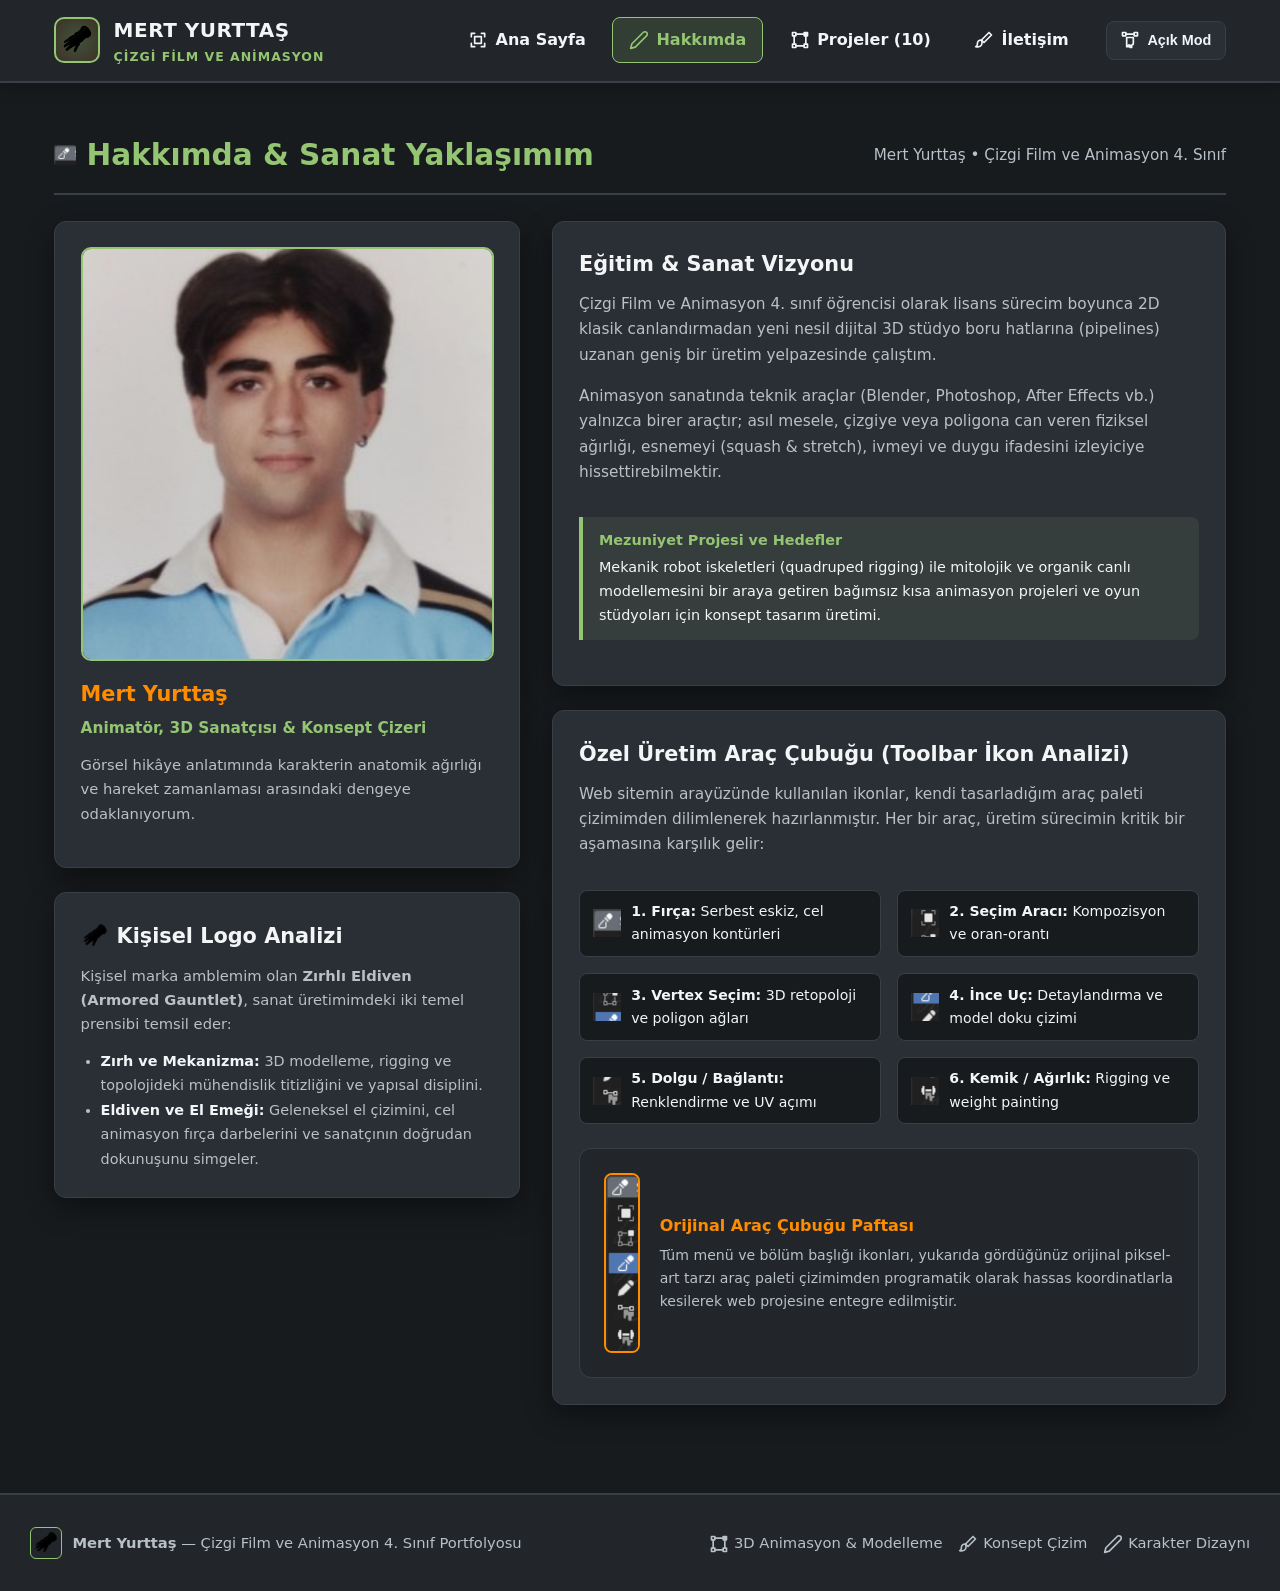
==== hakkinda.html @ c16596c8 "Add files via upload" ====
<!DOCTYPE html>
<html lang="tr">
<head>
  <meta charset="UTF-8">
  <meta name="viewport" content="width=device-width, initial-scale=1.0">
  <title>Hakkımda | Mert Yurttaş Sanat ve Animasyon Portfolyosu</title>
  <meta name="description" content="Mert Yurttaş - Çizgi Film ve Animasyon 4. Sınıf öğrencisi hakkında; sanat yaklaşımı, üretim metodolojisi, araç paleti ve kişisel logo analizi.">
  <link rel="icon" type="image/png" href="assets/img/logo.png">
  <link rel="stylesheet" href="style.css">
</head>
<body>
  <a href="#mainContent" class="skip-link">Ana İçeriğe Atla</a>
  <header>
    <div class="nav-container">
      <a href="index.html" class="brand-logo" aria-label="Mert Yurttaş Ana Sayfa">
        <img src="assets/img/logo.png" alt="Mert Yurttaş Zırhlı Eldiven Sanat Logosu">
        <div class="brand-title">
          MERT YURTTAŞ
          <span>Çizgi Film ve Animasyon</span>
        </div>
      </a>

      <nav aria-label="Ana Gezinti Menüsü">
        <button type="button" class="mobile-menu-btn" id="mobileMenuBtn" aria-expanded="false" aria-controls="mainNavLinks" aria-label="Menüyü Aç veya Kapat">
          <svg class="tool-icon" viewBox="0 0 24 24" aria-hidden="true"><path d="M4 8V4h4M16 4h4v4M20 16v4h-4M8 20H4v-4"/><rect x="8" y="8" width="8" height="8"/></svg> Menü
        </button>

        <ul class="nav-links" id="mainNavLinks">
          <li>
            <a href="index.html" class="">
              <svg class="tool-icon" viewBox="0 0 24 24" aria-hidden="true"><path d="M4 8V4h4M16 4h4v4M20 16v4h-4M8 20H4v-4"/><rect x="8" y="8" width="8" height="8"/></svg> Ana Sayfa
            </a>
          </li>
          <li>
            <a href="hakkinda.html" class="active">
              <svg class="tool-icon" viewBox="0 0 24 24" aria-hidden="true"><path d="M17 3a2.83 2.83 0 1 1 4 4L7.5 20.5 2 22l1.5-5.5L17 3z"/></svg> Hakkımda
            </a>
          </li>
          <li>
            <a href="projeler.html" class="">
              <svg class="tool-icon" viewBox="0 0 24 24" aria-hidden="true"><rect x="3" y="3" width="4" height="4"/><rect x="17" y="3" width="4" height="4" fill="currentColor"/><rect x="3" y="17" width="4" height="4"/><rect x="17" y="17" width="4" height="4"/><path d="M7 5h10M5 7v10M19 7v10M7 19h10"/></svg> Projeler (10)
            </a>
          </li>
          <li>
            <a href="iletisim.html" class="">
              <svg class="tool-icon" viewBox="0 0 24 24" aria-hidden="true"><path d="M18 3l3 3-9 9-3-3 9-9z"/><path d="M9 12c-3 0-5 2-5 5 0 1.5-.8 2.5-2 3 2.5.5 6 0 7-2 1-1.5 1-3 0-6z"/></svg> İletişim
            </a>
          </li>
        </ul>

        <div class="nav-actions">
          <button type="button" class="theme-btn" id="themeToggleBtn" aria-label="Renk Temasını Değiştir">
            <svg class="tool-icon" viewBox="0 0 24 24" aria-hidden="true"><rect x="3" y="3" width="4" height="4"/><rect x="17" y="3" width="4" height="4"/><path d="M7 5h10"/><path d="M8 9h8v7a2 2 0 0 1-2 2v3h-2v-3h-2v2H8V9z"/></svg> <span id="themeBtnText">Açık Mod</span>
          </button>
        </div>
      </nav>
    </div>
  </header>

  <main id="mainContent">
    <div class="section-header" style="margin-top:0.5rem;">
      <h2>
        <img src="assets/icons/tool_1.png" alt="Kalem Aracı İkonu" class="tool-icon-img">
        Hakkımda &amp; Sanat Yaklaşımım
      </h2>
      <span style="color:var(--text-secondary); font-size:0.95rem;">Mert Yurttaş • Çizgi Film ve Animasyon 4. Sınıf</span>
    </div>

    <div class="about-grid">
      <div>
        <div class="card" style="margin-bottom:1.5rem;">
          <img src="assets/img/ben.jpg" alt="Mert Yurttaş Portre" style="width:100%; border-radius:10px; border:2px solid var(--pistachio); margin-bottom:1rem; object-fit:cover;">
          <h3 style="color:var(--sun-orange); margin-bottom:0.3rem;">Mert Yurttaş</h3>
          <p style="color:var(--pistachio); font-weight:700; margin-bottom:0.75rem;">Animatör, 3D Sanatçısı &amp; Konsept Çizeri</p>
          <p style="font-size:0.92rem;">
            Görsel hikâye anlatımında karakterin anatomik ağırlığı ve hareket zamanlaması arasındaki dengeye odaklanıyorum.
          </p>
        </div>

        <div class="card">
          <h3 style="display:flex; align-items:center; gap:0.5rem;">
            <img src="assets/img/logo.png" alt="Logo İkonu" style="width:28px; height:28px; object-fit:contain;">
            Kişisel Logo Analizi
          </h3>
          <p style="font-size:0.92rem; margin-bottom:0.75rem;">
            Kişisel marka amblemim olan <strong>Zırhlı Eldiven (Armored Gauntlet)</strong>, sanat üretimimdeki iki temel prensibi temsil eder:
          </p>
          <ul style="padding-left:1.25rem; font-size:0.9rem; color:var(--text-secondary); line-height:1.7;">
            <li><strong style="color:var(--text-primary);">Zırh ve Mekanizma:</strong> 3D modelleme, rigging ve topolojideki mühendislik titizliğini ve yapısal disiplini.</li>
            <li><strong style="color:var(--text-primary);">Eldiven ve El Emeği:</strong> Geleneksel el çizimini, cel animasyon fırça darbelerini ve sanatçının doğrudan dokunuşunu simgeler.</li>
          </ul>
        </div>
      </div>

      <div>
        <div class="card" style="margin-bottom:1.5rem;">
          <h3>Eğitim &amp; Sanat Vizyonu</h3>
          <p>
            Çizgi Film ve Animasyon 4. sınıf öğrencisi olarak lisans sürecim boyunca 2D klasik canlandırmadan yeni nesil dijital 3D stüdyo boru hatlarına (pipelines) uzanan geniş bir üretim yelpazesinde çalıştım.
          </p>
          <p>
            Animasyon sanatında teknik araçlar (Blender, Photoshop, After Effects vb.) yalnızca birer araçtır; asıl mesele, çizgiye veya poligona can veren fiziksel ağırlığı, esnemeyi (squash &amp; stretch), ivmeyi ve duygu ifadesini izleyiciye hissettirebilmektir.
          </p>
          <div class="learned-box" style="margin-top:1rem;">
            <strong>Mezuniyet Projesi ve Hedefler</strong>
            Mekanik robot iskeletleri (quadruped rigging) ile mitolojik ve organik canlı modellemesini bir araya getiren bağımsız kısa animasyon projeleri ve oyun stüdyoları için konsept tasarım üretimi.
          </div>
        </div>

        <div class="card">
          <h3>Özel Üretim Araç Çubuğu (Toolbar İkon Analizi)</h3>
          <p>
            Web sitemin arayüzünde kullanılan ikonlar, kendi tasarladığım araç paleti çizimimden dilimlenerek hazırlanmıştır. Her bir araç, üretim sürecimin kritik bir aşamasına karşılık gelir:
          </p>
          
          <div style="display:grid; grid-template-columns:repeat(2, 1fr); gap:1rem; margin-top:1rem;">
            <div style="display:flex; align-items:center; gap:0.65rem; background:var(--bg-primary); padding:0.6rem 0.8rem; border-radius:8px; border:1px solid var(--border-color);">
              <img src="assets/icons/tool_1.png" alt="Fırça" style="width:28px; height:28px;">
              <span style="font-size:0.88rem;"><strong>1. Fırça:</strong> Serbest eskiz, cel animasyon kontürleri</span>
            </div>
            <div style="display:flex; align-items:center; gap:0.65rem; background:var(--bg-primary); padding:0.6rem 0.8rem; border-radius:8px; border:1px solid var(--border-color);">
              <img src="assets/icons/tool_2.png" alt="Çerçeve Seçim" style="width:28px; height:28px;">
              <span style="font-size:0.88rem;"><strong>2. Seçim Aracı:</strong> Kompozisyon ve oran-orantı</span>
            </div>
            <div style="display:flex; align-items:center; gap:0.65rem; background:var(--bg-primary); padding:0.6rem 0.8rem; border-radius:8px; border:1px solid var(--border-color);">
              <img src="assets/icons/tool_3.png" alt="Vertex" style="width:28px; height:28px;">
              <span style="font-size:0.88rem;"><strong>3. Vertex Seçim:</strong> 3D retopoloji ve poligon ağları</span>
            </div>
            <div style="display:flex; align-items:center; gap:0.65rem; background:var(--bg-primary); padding:0.6rem 0.8rem; border-radius:8px; border:1px solid var(--border-color);">
              <img src="assets/icons/tool_4.png" alt="Kalem" style="width:28px; height:28px;">
              <span style="font-size:0.88rem;"><strong>4. İnce Uç:</strong> Detaylandırma ve model doku çizimi</span>
            </div>
            <div style="display:flex; align-items:center; gap:0.65rem; background:var(--bg-primary); padding:0.6rem 0.8rem; border-radius:8px; border:1px solid var(--border-color);">
              <img src="assets/icons/tool_5.png" alt="Boya Kovası" style="width:28px; height:28px;">
              <span style="font-size:0.88rem;"><strong>5. Dolgu / Bağlantı:</strong> Renklendirme ve UV açımı</span>
            </div>
            <div style="display:flex; align-items:center; gap:0.65rem; background:var(--bg-primary); padding:0.6rem 0.8rem; border-radius:8px; border:1px solid var(--border-color);">
              <img src="assets/icons/tool_6.png" alt="Ağırlık Barı" style="width:28px; height:28px;">
              <span style="font-size:0.88rem;"><strong>6. Kemik / Ağırlık:</strong> Rigging ve weight painting</span>
            </div>
          </div>

          <div class="toolbar-showcase">
            <img src="assets/img/mini_logo_fikirleri.png" alt="Orijinal Araç Çubuğu Tasarımı">
            <div>
              <strong style="color:var(--sun-orange); display:block; margin-bottom:0.25rem;">Orijinal Araç Çubuğu Paftası</strong>
              <p style="font-size:0.88rem; color:var(--text-secondary); margin:0;">
                Tüm menü ve bölüm başlığı ikonları, yukarıda gördüğünüz orijinal piksel-art tarzı araç paleti çizimimden programatik olarak hassas koordinatlarla kesilerek web projesine entegre edilmiştir.
              </p>
            </div>
          </div>
        </div>
      </div>
    </div>
  </main>

  <footer>
    <div class="footer-inner">
      <div style="display:flex; align-items:center; gap:0.65rem;">
        <img src="assets/img/logo.png" alt="Mert Yurttaş Mini Logo" style="width:32px; height:32px; object-fit:contain; border:1px solid var(--pistachio); border-radius:6px; padding:2px;">
        <span><strong>Mert Yurttaş</strong> — Çizgi Film ve Animasyon 4. Sınıf Portfolyosu</span>
      </div>
      <div style="display:flex; align-items:center; gap:1rem; flex-wrap:wrap;">
        <span><svg class="tool-icon" viewBox="0 0 24 24" aria-hidden="true"><rect x="3" y="3" width="4" height="4"/><rect x="17" y="3" width="4" height="4" fill="currentColor"/><rect x="3" y="17" width="4" height="4"/><rect x="17" y="17" width="4" height="4"/><path d="M7 5h10M5 7v10M19 7v10M7 19h10"/></svg> 3D Animasyon &amp; Modelleme</span>
        <span><svg class="tool-icon" viewBox="0 0 24 24" aria-hidden="true"><path d="M18 3l3 3-9 9-3-3 9-9z"/><path d="M9 12c-3 0-5 2-5 5 0 1.5-.8 2.5-2 3 2.5.5 6 0 7-2 1-1.5 1-3 0-6z"/></svg> Konsept Çizim</span>
        <span><svg class="tool-icon" viewBox="0 0 24 24" aria-hidden="true"><path d="M17 3a2.83 2.83 0 1 1 4 4L7.5 20.5 2 22l1.5-5.5L17 3z"/></svg> Karakter Dizaynı</span>
      </div>
    </div>
  </footer>
  <script src="script.js"></script>
</body>
</html>
---- style.css ----
/* ==========================================================================
   MERT YURTTAŞ - KİŞİSEL SANAT VE ANİMASYON PORTFOLYOSU
   Renk Paleti: Koyu Gri (#181B1E, #22262A), Fıstık Yeşili (#93C572), Güneş Turuncusu (#FF8C00)
   ========================================================================== */

:root {
  --bg-primary: #181B1E;
  --bg-secondary: #22262A;
  --bg-card: #2A2F35;
  --text-primary: #F3F5F7;
  --text-secondary: #B8C0C8;
  --pistachio: #93C572;
  --pistachio-dark: #74A853;
  --sun-orange: #FF8C00;
  --sun-orange-hover: #FFA028;
  --border-color: #383F47;
  --shadow: 0 10px 28px rgba(0, 0, 0, 0.45);
  --radius: 12px;
  --transition: all 0.28s cubic-bezier(0.4, 0, 0.2, 1);
  --font-main: 'Segoe UI', system-ui, -apple-system, Roboto, sans-serif;
}

body.light-theme {
  --bg-primary: #F4F6F4;
  --bg-secondary: #E6EBE6;
  --bg-card: #FFFFFF;
  --text-primary: #1E2225;
  --text-secondary: #485058;
  --pistachio: #4E8C31;
  --pistachio-dark: #3B6E22;
  --sun-orange: #D96B00;
  --sun-orange-hover: #B85900;
  --border-color: #CBD4CB;
  --shadow: 0 8px 22px rgba(30, 34, 37, 0.12);
}

* {
  box-sizing: border-box;
  margin: 0;
  padding: 0;
}

html {
  scroll-behavior: smooth;
}

body {
  background-color: var(--bg-primary);
  color: var(--text-primary);
  font-family: var(--font-main);
  line-height: 1.65;
  transition: background-color 0.3s ease, color 0.3s ease;
  min-height: 100vh;
  display: flex;
  flex-direction: column;
}

a:focus-visible,
button:focus-visible,
input:focus-visible,
textarea:focus-visible,
select:focus-visible {
  outline: 3px solid var(--sun-orange);
  outline-offset: 3px;
}

.skip-link {
  position: absolute;
  top: -50px;
  left: 16px;
  background: var(--sun-orange);
  color: #181B1E;
  font-weight: 700;
  padding: 8px 16px;
  border-radius: 6px;
  z-index: 1000;
  text-decoration: none;
  transition: top 0.2s;
}

.skip-link:focus {
  top: 12px;
}

.tool-icon {
  width: 20px;
  height: 20px;
  display: inline-block;
  vertical-align: middle;
  stroke: currentColor;
  fill: none;
  stroke-width: 2;
  stroke-linecap: round;
  stroke-linejoin: round;
  flex-shrink: 0;
}

.tool-icon-img {
  width: 22px;
  height: 22px;
  object-fit: contain;
  vertical-align: middle;
  border-radius: 4px;
}

header {
  background-color: var(--bg-secondary);
  border-bottom: 2px solid var(--border-color);
  position: sticky;
  top: 0;
  z-index: 900;
  box-shadow: 0 4px 16px rgba(0, 0, 0, 0.25);
}

.nav-container {
  max-width: 1220px;
  margin: 0 auto;
  padding: 0.85rem 1.5rem;
  display: flex;
  align-items: center;
  justify-content: space-between;
  gap: 1rem;
}

.brand-logo {
  display: flex;
  align-items: center;
  gap: 0.85rem;
  text-decoration: none;
  color: var(--text-primary);
  font-weight: 800;
  font-size: 1.25rem;
  letter-spacing: 0.5px;
}

.brand-logo img {
  width: 46px;
  height: 46px;
  object-fit: contain;
  background: radial-gradient(circle, rgba(147,197,114,0.28) 0%, rgba(255,140,0,0.12) 100%);
  border: 2px solid var(--pistachio);
  border-radius: 10px;
  padding: 4px;
  transition: var(--transition);
}

.brand-logo:hover img {
  border-color: var(--sun-orange);
  transform: rotate(-6deg) scale(1.06);
}

.brand-title span {
  display: block;
  font-size: 0.78rem;
  font-weight: 600;
  color: var(--pistachio);
  letter-spacing: 1px;
  text-transform: uppercase;
}

nav {
  display: flex;
  align-items: center;
  gap: 1.25rem;
}

.nav-links {
  list-style: none;
  display: flex;
  align-items: center;
  gap: 0.6rem;
}

.nav-links a {
  display: inline-flex;
  align-items: center;
  gap: 0.45rem;
  text-decoration: none;
  color: var(--text-primary);
  font-weight: 600;
  padding: 0.55rem 1rem;
  border-radius: 8px;
  transition: var(--transition);
  border: 1px solid transparent;
}

.nav-links a:hover,
.nav-links a.active {
  background-color: rgba(147, 197, 114, 0.14);
  color: var(--pistachio);
  border-color: var(--pistachio);
}

.nav-actions {
  display: flex;
  align-items: center;
  gap: 0.6rem;
}

.theme-btn,
.mobile-menu-btn {
  background: var(--bg-card);
  color: var(--text-primary);
  border: 1px solid var(--border-color);
  padding: 0.55rem 0.85rem;
  border-radius: 8px;
  cursor: pointer;
  display: inline-flex;
  align-items: center;
  gap: 0.45rem;
  font-weight: 600;
  font-size: 0.9rem;
  transition: var(--transition);
}

.theme-btn:hover,
.mobile-menu-btn:hover {
  border-color: var(--sun-orange);
  color: var(--sun-orange);
}

.mobile-menu-btn {
  display: none;
}

main {
  flex: 1;
  max-width: 1220px;
  width: 100%;
  margin: 0 auto;
  padding: 2.5rem 1.5rem;
}

.hero-section {
  display: grid;
  grid-template-columns: 1.25fr 0.85fr;
  gap: 2.5rem;
  align-items: center;
  background: var(--bg-secondary);
  border: 1px solid var(--border-color);
  border-radius: var(--radius);
  padding: 3rem;
  box-shadow: var(--shadow);
  position: relative;
  overflow: hidden;
}

.hero-badge {
  display: inline-flex;
  align-items: center;
  gap: 0.5rem;
  background: rgba(147, 197, 114, 0.15);
  color: var(--pistachio);
  border: 1px solid var(--pistachio);
  padding: 0.4rem 0.95rem;
  border-radius: 99px;
  font-size: 0.88rem;
  font-weight: 700;
  margin-bottom: 1.2rem;
}

.hero-content h1 {
  font-size: 2.75rem;
  line-height: 1.18;
  margin-bottom: 1rem;
  color: var(--text-primary);
}

.hero-content h1 .highlight-green {
  color: var(--pistachio);
}

.hero-content h1 .highlight-orange {
  color: var(--sun-orange);
}

.hero-content p {
  font-size: 1.1rem;
  color: var(--text-secondary);
  margin-bottom: 1.8rem;
  max-width: 600px;
}

.btn-group {
  display: flex;
  flex-wrap: wrap;
  gap: 1rem;
}

.btn {
  display: inline-flex;
  align-items: center;
  gap: 0.55rem;
  padding: 0.8rem 1.5rem;
  border-radius: 8px;
  font-weight: 700;
  text-decoration: none;
  cursor: pointer;
  transition: var(--transition);
  border: 2px solid transparent;
  font-size: 0.98rem;
}

.btn-primary {
  background-color: var(--sun-orange);
  color: #181B1E;
}

.btn-primary:hover {
  background-color: var(--sun-orange-hover);
  transform: translateY(-2px);
}

.btn-secondary {
  background-color: transparent;
  color: var(--pistachio);
  border-color: var(--pistachio);
}

.btn-secondary:hover {
  background-color: var(--pistachio);
  color: #181B1E;
  transform: translateY(-2px);
}

.hero-portrait-card {
  background: var(--bg-card);
  border: 2px solid var(--pistachio);
  border-radius: var(--radius);
  padding: 1.25rem;
  text-align: center;
  box-shadow: var(--shadow);
  position: relative;
}

.hero-portrait-card img.portrait-img {
  width: 100%;
  max-width: 310px;
  aspect-ratio: 1 / 1;
  object-fit: cover;
  border-radius: 10px;
  border: 3px solid var(--sun-orange);
  margin-bottom: 1rem;
}

.portrait-caption {
  display: flex;
  align-items: center;
  justify-content: center;
  gap: 0.6rem;
  font-weight: 700;
  color: var(--text-primary);
}

.portrait-sub {
  font-size: 0.88rem;
  color: var(--pistachio);
  margin-top: 0.25rem;
}

.section-header {
  margin: 3.2rem 0 1.6rem;
  display: flex;
  align-items: center;
  justify-content: space-between;
  flex-wrap: wrap;
  gap: 1rem;
  border-bottom: 2px solid var(--border-color);
  padding-bottom: 0.85rem;
}

.section-header h2 {
  font-size: 1.85rem;
  display: flex;
  align-items: center;
  gap: 0.65rem;
  color: var(--pistachio);
}

.grid-3 {
  display: grid;
  grid-template-columns: repeat(3, 1fr);
  gap: 1.5rem;
}

.grid-4 {
  display: grid;
  grid-template-columns: repeat(4, 1fr);
  gap: 1.25rem;
}

.projects-grid {
  display: grid;
  grid-template-columns: repeat(2, 1fr);
  gap: 1.8rem;
}

.card {
  background: var(--bg-card);
  border: 1px solid var(--border-color);
  border-radius: var(--radius);
  padding: 1.6rem;
  box-shadow: var(--shadow);
  transition: var(--transition);
  display: flex;
  flex-direction: column;
  justify-content: space-between;
}

.card:hover {
  border-color: var(--pistachio);
  transform: translateY(-4px);
}

.card-icon-bar {
  display: inline-flex;
  align-items: center;
  justify-content: center;
  width: 46px;
  height: 46px;
  border-radius: 10px;
  background: rgba(255, 140, 0, 0.14);
  color: var(--sun-orange);
  border: 1px solid var(--sun-orange);
  margin-bottom: 1rem;
}

.card h3 {
  font-size: 1.3rem;
  margin-bottom: 0.65rem;
  color: var(--text-primary);
}

.card p {
  color: var(--text-secondary);
  font-size: 0.96rem;
  margin-bottom: 1rem;
}

.project-card {
  background: var(--bg-card);
  border: 1px solid var(--border-color);
  border-radius: var(--radius);
  overflow: hidden;
  box-shadow: var(--shadow);
  transition: var(--transition);
  display: flex;
  flex-direction: column;
}

.project-card:hover {
  border-color: var(--sun-orange);
  transform: translateY(-4px);
}

.project-media {
  position: relative;
  width: 100%;
  aspect-ratio: 16 / 10;
  background: #101214;
  overflow: hidden;
  border-bottom: 2px solid var(--border-color);
}

.project-media img,
.project-media video {
  width: 100%;
  height: 100%;
  object-fit: contain;
  background: #101214;
  display: block;
}

.category-tag {
  position: absolute;
  top: 12px;
  left: 12px;
  background: rgba(24, 27, 30, 0.9);
  color: var(--pistachio);
  border: 1px solid var(--pistachio);
  padding: 0.3rem 0.75rem;
  border-radius: 99px;
  font-size: 0.78rem;
  font-weight: 700;
  display: inline-flex;
  align-items: center;
  gap: 0.35rem;
  z-index: 2;
}

.project-body {
  padding: 1.5rem;
  display: flex;
  flex-direction: column;
  flex: 1;
}

.project-body h3 {
  font-size: 1.28rem;
  color: var(--text-primary);
  margin-bottom: 0.5rem;
}

.project-desc {
  color: var(--text-secondary);
  font-size: 0.95rem;
  margin-bottom: 1rem;
}

.learned-box {
  background: rgba(147, 197, 114, 0.1);
  border-left: 4px solid var(--pistachio);
  padding: 0.75rem 1rem;
  border-radius: 0 8px 8px 0;
  margin-bottom: 1.25rem;
  font-size: 0.9rem;
  color: var(--text-primary);
}

.learned-box strong {
  color: var(--pistachio);
  display: block;
  margin-bottom: 0.2rem;
}

.project-footer {
  margin-top: auto;
  display: flex;
  align-items: center;
  justify-content: space-between;
  gap: 0.75rem;
  flex-wrap: wrap;
  padding-top: 0.85rem;
  border-top: 1px solid var(--border-color);
}

.project-link {
  display: inline-flex;
  align-items: center;
  gap: 0.4rem;
  color: var(--sun-orange);
  font-weight: 700;
  text-decoration: none;
  font-size: 0.9rem;
}

.project-link:hover {
  text-decoration: underline;
}

.preview-btn {
  background: var(--bg-secondary);
  color: var(--text-primary);
  border: 1px solid var(--pistachio);
  padding: 0.45rem 0.9rem;
  border-radius: 6px;
  cursor: pointer;
  font-weight: 600;
  font-size: 0.85rem;
  display: inline-flex;
  align-items: center;
  gap: 0.4rem;
  transition: var(--transition);
}

.preview-btn:hover {
  background: var(--pistachio);
  color: #181B1E;
}

.filter-bar {
  background: var(--bg-secondary);
  border: 1px solid var(--border-color);
  border-radius: var(--radius);
  padding: 1.25rem;
  margin-bottom: 2rem;
  display: flex;
  flex-wrap: wrap;
  align-items: center;
  justify-content: space-between;
  gap: 1rem;
}

.filter-buttons {
  display: flex;
  flex-wrap: wrap;
  gap: 0.55rem;
}

.filter-btn {
  background: var(--bg-card);
  color: var(--text-primary);
  border: 1px solid var(--border-color);
  padding: 0.55rem 1.05rem;
  border-radius: 8px;
  cursor: pointer;
  font-weight: 600;
  font-size: 0.9rem;
  display: inline-flex;
  align-items: center;
  gap: 0.4rem;
  transition: var(--transition);
}

.filter-btn:hover,
.filter-btn.active {
  background: var(--pistachio);
  color: #181B1E;
  border-color: var(--pistachio);
}

.search-box {
  position: relative;
  min-width: 260px;
  flex: 1;
  max-width: 340px;
}

.search-box input {
  width: 100%;
  padding: 0.65rem 1rem 0.65rem 2.4rem;
  border-radius: 8px;
  border: 1px solid var(--border-color);
  background: var(--bg-card);
  color: var(--text-primary);
  font-size: 0.95rem;
}

.search-box .search-icon {
  position: absolute;
  left: 10px;
  top: 50%;
  transform: translateY(-50%);
  color: var(--sun-orange);
}

.about-grid {
  display: grid;
  grid-template-columns: 0.9fr 1.3fr;
  gap: 2rem;
  align-items: start;
}

.toolbar-showcase {
  background: var(--bg-secondary);
  border: 1px solid var(--border-color);
  border-radius: var(--radius);
  padding: 1.5rem;
  margin-top: 1.5rem;
  display: flex;
  align-items: center;
  gap: 1.25rem;
}

.toolbar-showcase img {
  height: 180px;
  width: auto;
  border-radius: 8px;
  border: 2px solid var(--sun-orange);
}

.contact-layout {
  display: grid;
  grid-template-columns: 1.2fr 0.8fr;
  gap: 2rem;
}

.form-card {
  background: var(--bg-secondary);
  border: 1px solid var(--border-color);
  border-radius: var(--radius);
  padding: 2rem;
  box-shadow: var(--shadow);
}

.form-group {
  margin-bottom: 1.25rem;
}

.form-group label {
  display: block;
  font-weight: 700;
  margin-bottom: 0.45rem;
  color: var(--text-primary);
}

.form-group input,
.form-group select,
.form-group textarea {
  width: 100%;
  padding: 0.75rem 1rem;
  border-radius: 8px;
  border: 1px solid var(--border-color);
  background: var(--bg-card);
  color: var(--text-primary);
  font-family: inherit;
  font-size: 0.98rem;
}

.form-group input.input-error,
.form-group select.input-error,
.form-group textarea.input-error {
  border-color: #FF5252;
}

.error-msg {
  color: #FF6B6B;
  font-size: 0.84rem;
  margin-top: 0.3rem;
  min-height: 1.1rem;
  display: block;
}

.form-feedback {
  margin-top: 1rem;
  padding: 1rem;
  border-radius: 8px;
  font-weight: 700;
  display: none;
}

.form-feedback.success {
  display: block;
  background: rgba(147, 197, 114, 0.18);
  border: 1px solid var(--pistachio);
  color: var(--pistachio);
}

.form-feedback.error {
  display: block;
  background: rgba(255, 82, 82, 0.16);
  border: 1px solid #FF5252;
  color: #FF6B6B;
}

.privacy-notice {
  margin-top: 1.25rem;
  padding: 0.9rem 1rem;
  background: var(--bg-card);
  border-left: 4px solid var(--sun-orange);
  border-radius: 6px;
  font-size: 0.86rem;
  color: var(--text-secondary);
}

.lightbox-modal {
  position: fixed;
  inset: 0;
  background: rgba(12, 14, 16, 0.92);
  display: none;
  align-items: center;
  justify-content: center;
  z-index: 2000;
  padding: 1.5rem;
}

.lightbox-modal.open {
  display: flex;
}

.lightbox-content {
  background: var(--bg-secondary);
  border: 2px solid var(--pistachio);
  border-radius: var(--radius);
  max-width: 960px;
  width: 100%;
  padding: 1.25rem;
  position: relative;
}

.lightbox-close {
  position: absolute;
  top: 12px;
  right: 12px;
  background: var(--sun-orange);
  color: #181B1E;
  border: none;
  padding: 0.4rem 0.8rem;
  border-radius: 6px;
  font-weight: 800;
  cursor: pointer;
}

.lightbox-body img,
.lightbox-body video {
  width: 100%;
  max-height: 72vh;
  object-fit: contain;
  border-radius: 8px;
  background: #000;
}

.lightbox-caption {
  margin-top: 0.85rem;
  color: var(--text-primary);
  font-weight: 700;
  text-align: center;
}

footer {
  background: var(--bg-secondary);
  border-top: 2px solid var(--border-color);
  padding: 2rem 1.5rem;
  margin-top: 3rem;
}

.footer-inner {
  max-width: 1220px;
  margin: 0 auto;
  display: flex;
  flex-wrap: wrap;
  justify-content: space-between;
  align-items: center;
  gap: 1rem;
  color: var(--text-secondary);
  font-size: 0.92rem;
}

@media (max-width: 992px) {
  .hero-section,
  .about-grid,
  .contact-layout {
    grid-template-columns: 1fr;
  }
  .grid-4 {
    grid-template-columns: repeat(2, 1fr);
  }
  .grid-3 {
    grid-template-columns: repeat(2, 1fr);
  }
  .projects-grid {
    grid-template-columns: 1fr;
  }
}

@media (max-width: 680px) {
  .mobile-menu-btn {
    display: inline-flex;
  }
  .nav-links {
    display: none;
    position: absolute;
    top: 100%;
    left: 0;
    right: 0;
    background: var(--bg-secondary);
    flex-direction: column;
    padding: 1rem;
    border-bottom: 2px solid var(--pistachio);
    box-shadow: var(--shadow);
  }
  .nav-links.nav-open {
    display: flex;
  }
  .nav-links li,
  .nav-links a {
    width: 100%;
  }
  .hero-section {
    padding: 1.75rem 1.25rem;
  }
  .hero-content h1 {
    font-size: 2rem;
  }
  .grid-3,
  .grid-4 {
    grid-template-columns: 1fr;
  }
}
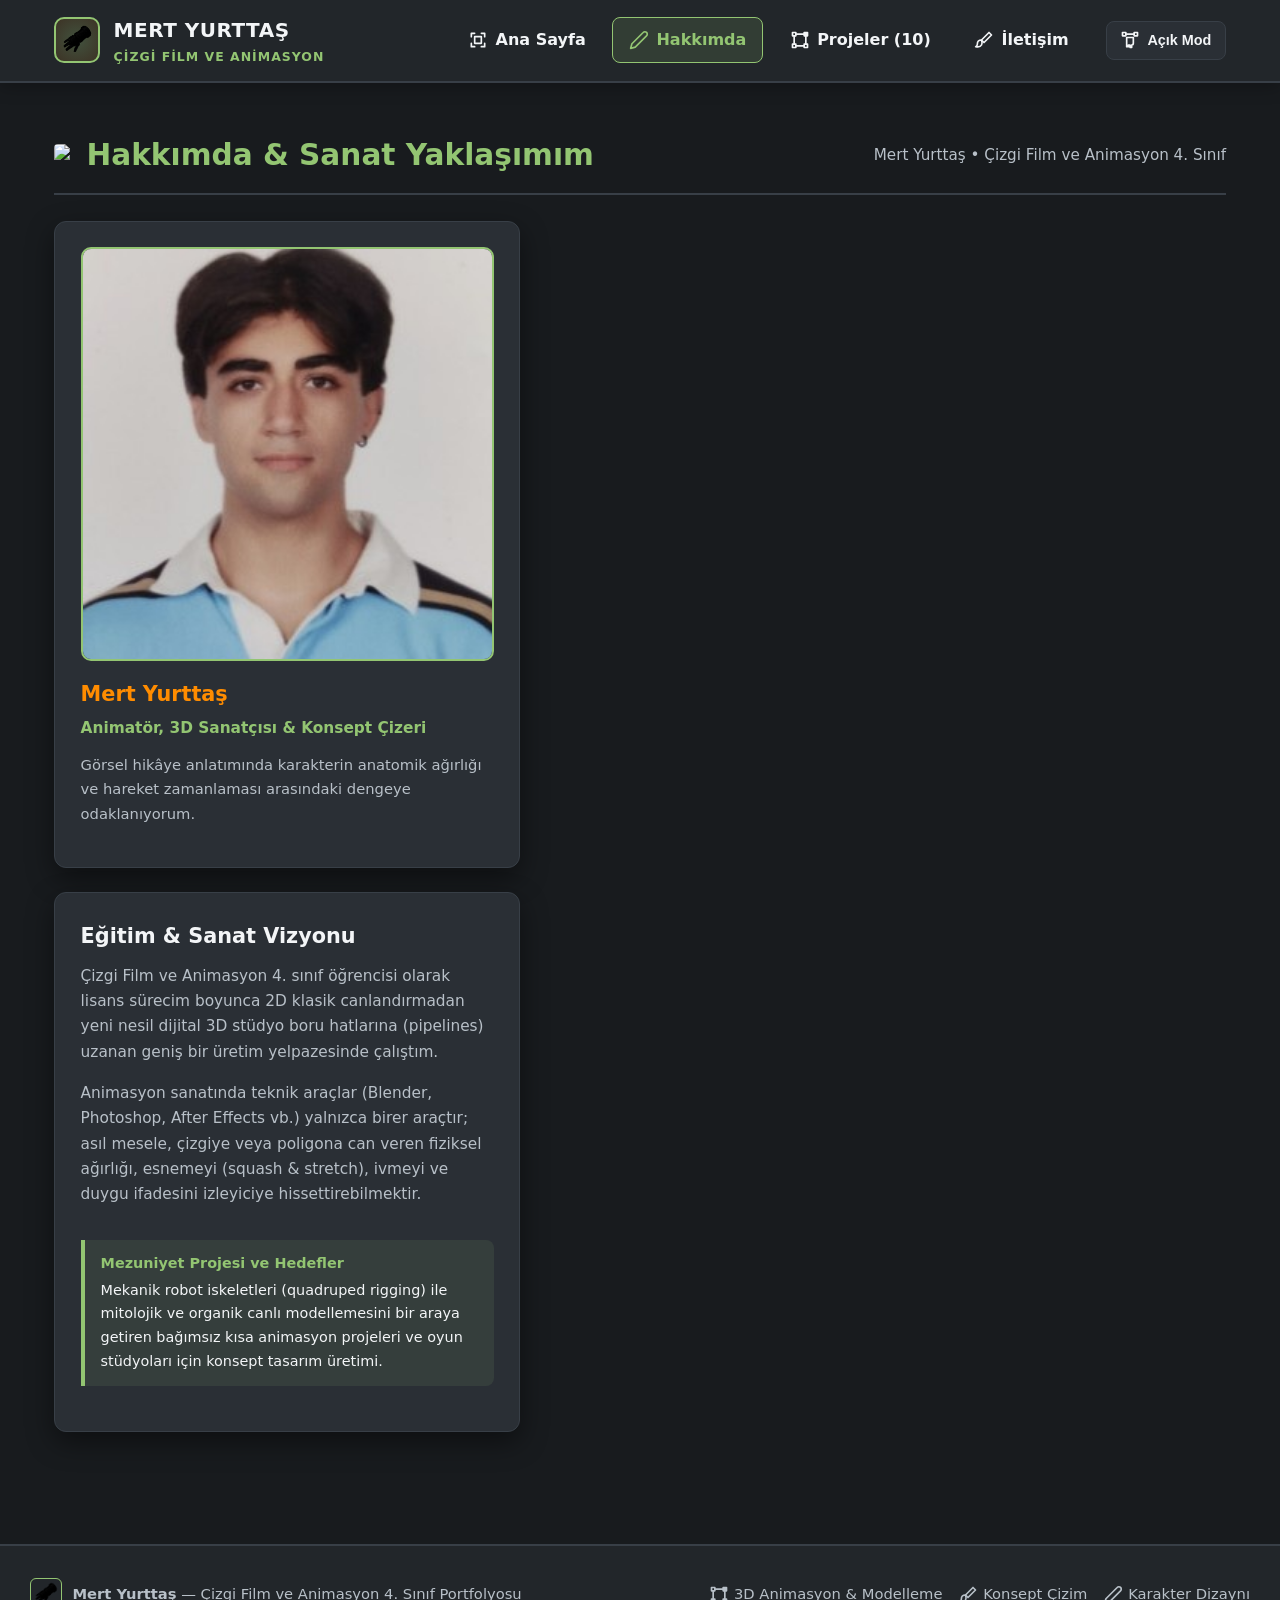
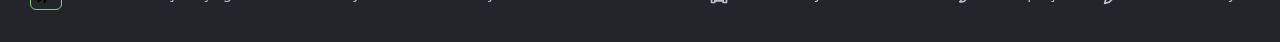
==== commit b4ac1ba9: "Remove personal logo and toolbar icon analysis sections Removed sections related to personal logo an" ====
--- a/hakkinda.html
+++ b/hakkinda.html
@@ -77,21 +77,6 @@
           </p>
         </div>
 
-        <div class="card">
-          <h3 style="display:flex; align-items:center; gap:0.5rem;">
-            <img src="assets/img/logo.png" alt="Logo İkonu" style="width:28px; height:28px; object-fit:contain;">
-            Kişisel Logo Analizi
-          </h3>
-          <p style="font-size:0.92rem; margin-bottom:0.75rem;">
-            Kişisel marka amblemim olan <strong>Zırhlı Eldiven (Armored Gauntlet)</strong>, sanat üretimimdeki iki temel prensibi temsil eder:
-          </p>
-          <ul style="padding-left:1.25rem; font-size:0.9rem; color:var(--text-secondary); line-height:1.7;">
-            <li><strong style="color:var(--text-primary);">Zırh ve Mekanizma:</strong> 3D modelleme, rigging ve topolojideki mühendislik titizliğini ve yapısal disiplini.</li>
-            <li><strong style="color:var(--text-primary);">Eldiven ve El Emeği:</strong> Geleneksel el çizimini, cel animasyon fırça darbelerini ve sanatçının doğrudan dokunuşunu simgeler.</li>
-          </ul>
-        </div>
-      </div>
-
       <div>
         <div class="card" style="margin-bottom:1.5rem;">
           <h3>Eğitim &amp; Sanat Vizyonu</h3>
@@ -104,50 +89,6 @@
           <div class="learned-box" style="margin-top:1rem;">
             <strong>Mezuniyet Projesi ve Hedefler</strong>
             Mekanik robot iskeletleri (quadruped rigging) ile mitolojik ve organik canlı modellemesini bir araya getiren bağımsız kısa animasyon projeleri ve oyun stüdyoları için konsept tasarım üretimi.
-          </div>
-        </div>
-
-        <div class="card">
-          <h3>Özel Üretim Araç Çubuğu (Toolbar İkon Analizi)</h3>
-          <p>
-            Web sitemin arayüzünde kullanılan ikonlar, kendi tasarladığım araç paleti çizimimden dilimlenerek hazırlanmıştır. Her bir araç, üretim sürecimin kritik bir aşamasına karşılık gelir:
-          </p>
-          
-          <div style="display:grid; grid-template-columns:repeat(2, 1fr); gap:1rem; margin-top:1rem;">
-            <div style="display:flex; align-items:center; gap:0.65rem; background:var(--bg-primary); padding:0.6rem 0.8rem; border-radius:8px; border:1px solid var(--border-color);">
-              <img src="assets/icons/tool_1.png" alt="Fırça" style="width:28px; height:28px;">
-              <span style="font-size:0.88rem;"><strong>1. Fırça:</strong> Serbest eskiz, cel animasyon kontürleri</span>
-            </div>
-            <div style="display:flex; align-items:center; gap:0.65rem; background:var(--bg-primary); padding:0.6rem 0.8rem; border-radius:8px; border:1px solid var(--border-color);">
-              <img src="assets/icons/tool_2.png" alt="Çerçeve Seçim" style="width:28px; height:28px;">
-              <span style="font-size:0.88rem;"><strong>2. Seçim Aracı:</strong> Kompozisyon ve oran-orantı</span>
-            </div>
-            <div style="display:flex; align-items:center; gap:0.65rem; background:var(--bg-primary); padding:0.6rem 0.8rem; border-radius:8px; border:1px solid var(--border-color);">
-              <img src="assets/icons/tool_3.png" alt="Vertex" style="width:28px; height:28px;">
-              <span style="font-size:0.88rem;"><strong>3. Vertex Seçim:</strong> 3D retopoloji ve poligon ağları</span>
-            </div>
-            <div style="display:flex; align-items:center; gap:0.65rem; background:var(--bg-primary); padding:0.6rem 0.8rem; border-radius:8px; border:1px solid var(--border-color);">
-              <img src="assets/icons/tool_4.png" alt="Kalem" style="width:28px; height:28px;">
-              <span style="font-size:0.88rem;"><strong>4. İnce Uç:</strong> Detaylandırma ve model doku çizimi</span>
-            </div>
-            <div style="display:flex; align-items:center; gap:0.65rem; background:var(--bg-primary); padding:0.6rem 0.8rem; border-radius:8px; border:1px solid var(--border-color);">
-              <img src="assets/icons/tool_5.png" alt="Boya Kovası" style="width:28px; height:28px;">
-              <span style="font-size:0.88rem;"><strong>5. Dolgu / Bağlantı:</strong> Renklendirme ve UV açımı</span>
-            </div>
-            <div style="display:flex; align-items:center; gap:0.65rem; background:var(--bg-primary); padding:0.6rem 0.8rem; border-radius:8px; border:1px solid var(--border-color);">
-              <img src="assets/icons/tool_6.png" alt="Ağırlık Barı" style="width:28px; height:28px;">
-              <span style="font-size:0.88rem;"><strong>6. Kemik / Ağırlık:</strong> Rigging ve weight painting</span>
-            </div>
-          </div>
-
-          <div class="toolbar-showcase">
-            <img src="assets/img/mini_logo_fikirleri.png" alt="Orijinal Araç Çubuğu Tasarımı">
-            <div>
-              <strong style="color:var(--sun-orange); display:block; margin-bottom:0.25rem;">Orijinal Araç Çubuğu Paftası</strong>
-              <p style="font-size:0.88rem; color:var(--text-secondary); margin:0;">
-                Tüm menü ve bölüm başlığı ikonları, yukarıda gördüğünüz orijinal piksel-art tarzı araç paleti çizimimden programatik olarak hassas koordinatlarla kesilerek web projesine entegre edilmiştir.
-              </p>
-            </div>
           </div>
         </div>
       </div>
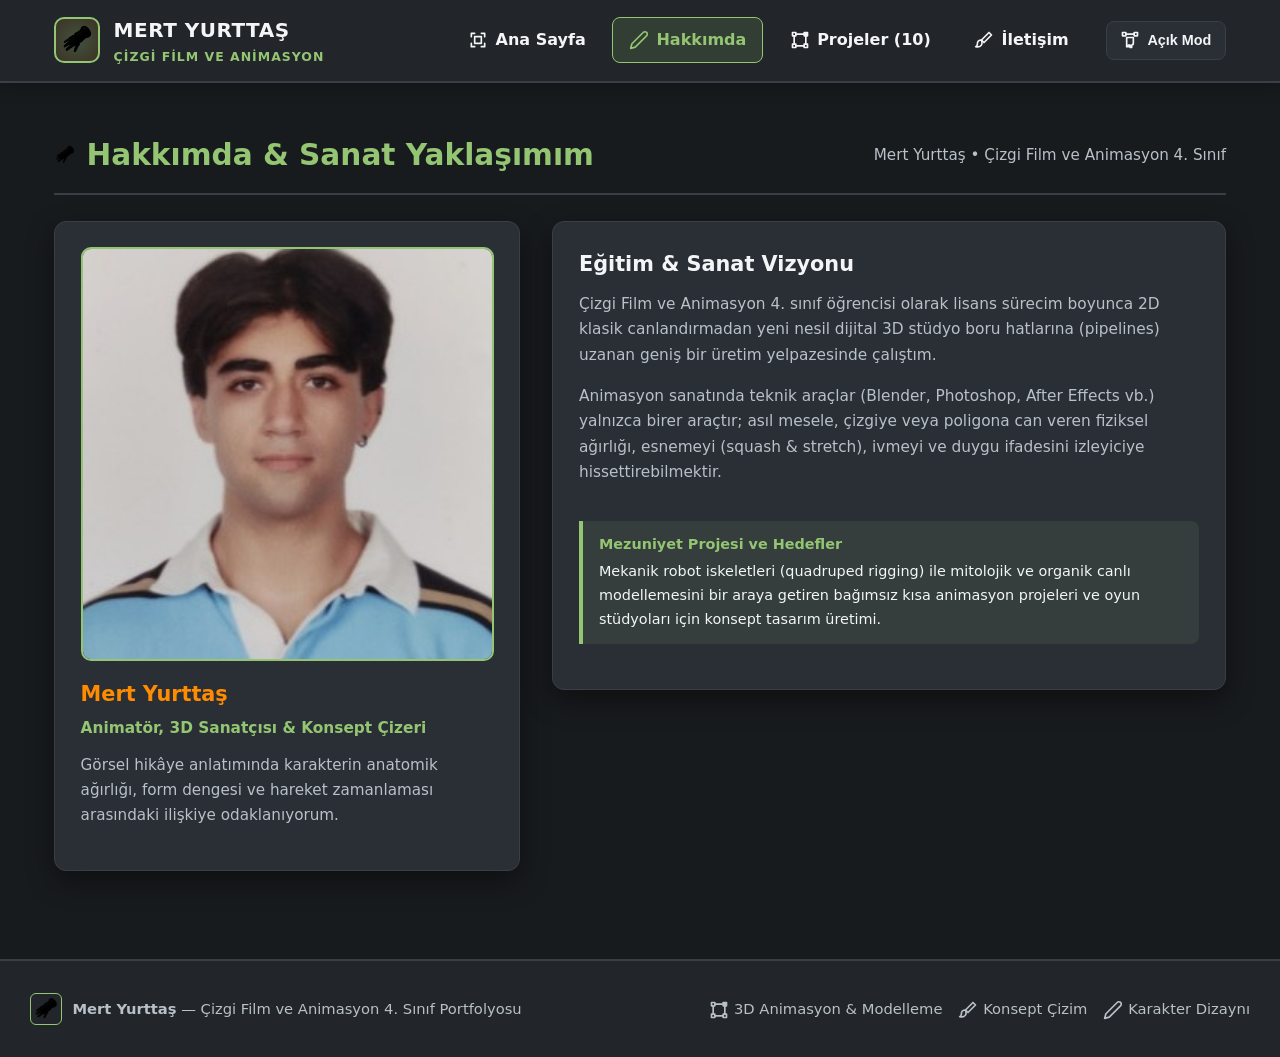
==== commit 191a7754: "Add files via upload" ====
--- a/hakkinda.html
+++ b/hakkinda.html
@@ -4,7 +4,7 @@
   <meta charset="UTF-8">
   <meta name="viewport" content="width=device-width, initial-scale=1.0">
   <title>Hakkımda | Mert Yurttaş Sanat ve Animasyon Portfolyosu</title>
-  <meta name="description" content="Mert Yurttaş - Çizgi Film ve Animasyon 4. Sınıf öğrencisi hakkında; sanat yaklaşımı, üretim metodolojisi, araç paleti ve kişisel logo analizi.">
+  <meta name="description" content="Mert Yurttaş - Çizgi Film ve Animasyon 4. Sınıf öğrencisi hakkında; sanat yaklaşımı, üretim metodolojisi ve hedefleri.">
   <link rel="icon" type="image/png" href="assets/img/logo.png">
   <link rel="stylesheet" href="style.css">
 </head>
@@ -27,7 +27,7 @@
 
         <ul class="nav-links" id="mainNavLinks">
           <li>
-            <a href="index.html" class="">
+            <a href="index.html">
               <svg class="tool-icon" viewBox="0 0 24 24" aria-hidden="true"><path d="M4 8V4h4M16 4h4v4M20 16v4h-4M8 20H4v-4"/><rect x="8" y="8" width="8" height="8"/></svg> Ana Sayfa
             </a>
           </li>
@@ -37,12 +37,12 @@
             </a>
           </li>
           <li>
-            <a href="projeler.html" class="">
+            <a href="projeler.html">
               <svg class="tool-icon" viewBox="0 0 24 24" aria-hidden="true"><rect x="3" y="3" width="4" height="4"/><rect x="17" y="3" width="4" height="4" fill="currentColor"/><rect x="3" y="17" width="4" height="4"/><rect x="17" y="17" width="4" height="4"/><path d="M7 5h10M5 7v10M19 7v10M7 19h10"/></svg> Projeler (10)
             </a>
           </li>
           <li>
-            <a href="iletisim.html" class="">
+            <a href="iletisim.html">
               <svg class="tool-icon" viewBox="0 0 24 24" aria-hidden="true"><path d="M18 3l3 3-9 9-3-3 9-9z"/><path d="M9 12c-3 0-5 2-5 5 0 1.5-.8 2.5-2 3 2.5.5 6 0 7-2 1-1.5 1-3 0-6z"/></svg> İletişim
             </a>
           </li>
@@ -68,17 +68,18 @@
 
     <div class="about-grid">
       <div>
-        <div class="card" style="margin-bottom:1.5rem;">
+        <div class="card">
           <img src="assets/img/ben.jpg" alt="Mert Yurttaş Portre" style="width:100%; border-radius:10px; border:2px solid var(--pistachio); margin-bottom:1rem; object-fit:cover;">
           <h3 style="color:var(--sun-orange); margin-bottom:0.3rem;">Mert Yurttaş</h3>
           <p style="color:var(--pistachio); font-weight:700; margin-bottom:0.75rem;">Animatör, 3D Sanatçısı &amp; Konsept Çizeri</p>
-          <p style="font-size:0.92rem;">
-            Görsel hikâye anlatımında karakterin anatomik ağırlığı ve hareket zamanlaması arasındaki dengeye odaklanıyorum.
+          <p style="font-size:0.95rem;">
+            Görsel hikâye anlatımında karakterin anatomik ağırlığı, form dengesi ve hareket zamanlaması arasındaki ilişkiye odaklanıyorum.
           </p>
         </div>
+      </div>
 
       <div>
-        <div class="card" style="margin-bottom:1.5rem;">
+        <div class="card">
           <h3>Eğitim &amp; Sanat Vizyonu</h3>
           <p>
             Çizgi Film ve Animasyon 4. sınıf öğrencisi olarak lisans sürecim boyunca 2D klasik canlandırmadan yeni nesil dijital 3D stüdyo boru hatlarına (pipelines) uzanan geniş bir üretim yelpazesinde çalıştım.
@@ -86,7 +87,7 @@
           <p>
             Animasyon sanatında teknik araçlar (Blender, Photoshop, After Effects vb.) yalnızca birer araçtır; asıl mesele, çizgiye veya poligona can veren fiziksel ağırlığı, esnemeyi (squash &amp; stretch), ivmeyi ve duygu ifadesini izleyiciye hissettirebilmektir.
           </p>
-          <div class="learned-box" style="margin-top:1rem;">
+          <div class="learned-box" style="margin-top:1.25rem;">
             <strong>Mezuniyet Projesi ve Hedefler</strong>
             Mekanik robot iskeletleri (quadruped rigging) ile mitolojik ve organik canlı modellemesini bir araya getiren bağımsız kısa animasyon projeleri ve oyun stüdyoları için konsept tasarım üretimi.
           </div>
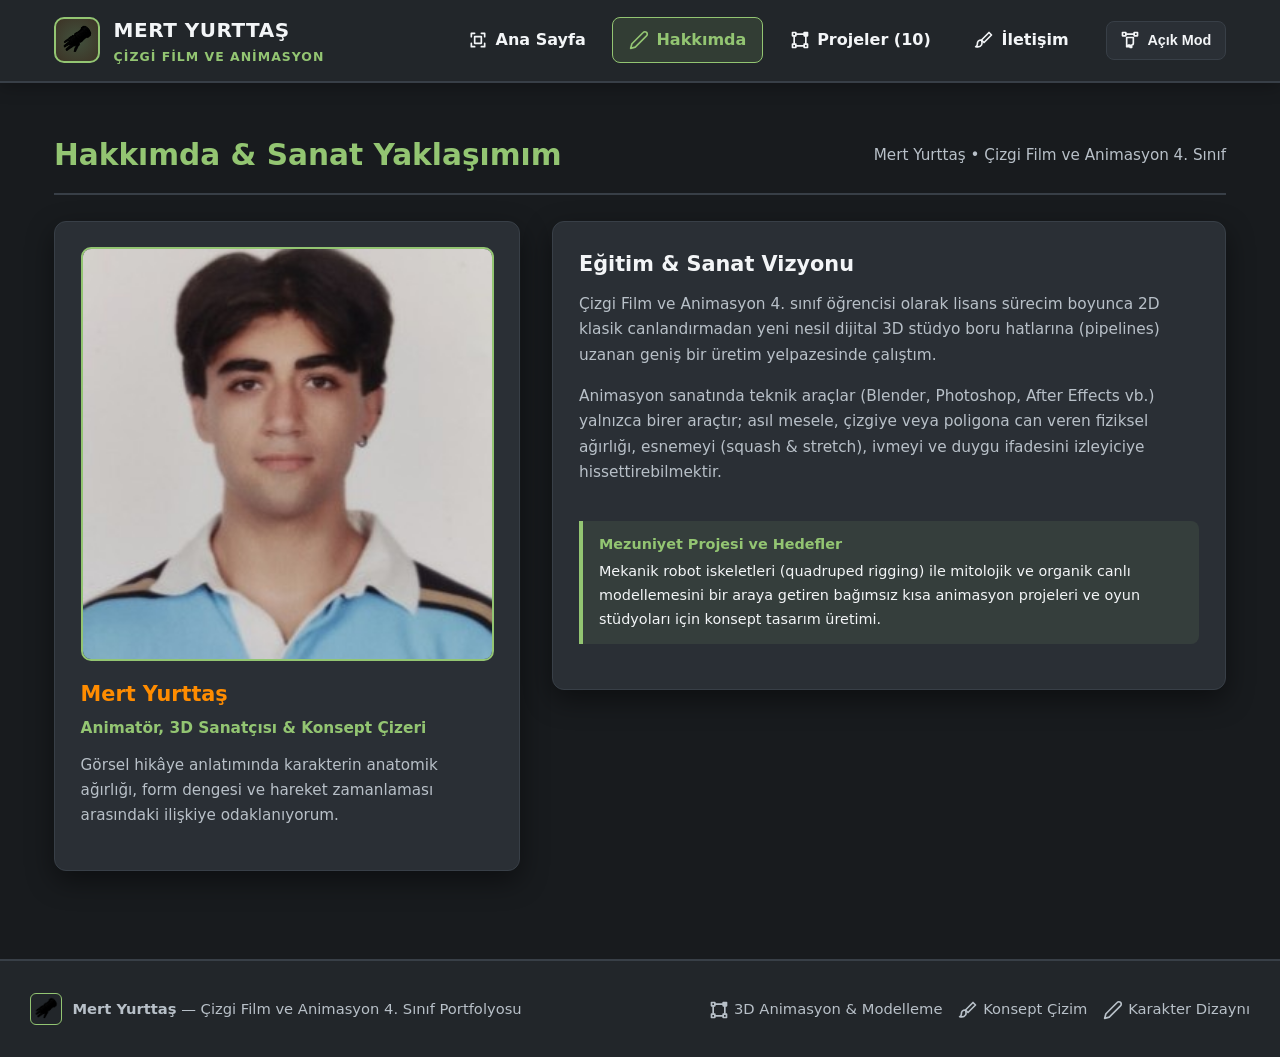
==== commit 54ad9893: "Add files via upload" ====
--- a/hakkinda.html
+++ b/hakkinda.html
@@ -60,37 +60,32 @@
   <main id="mainContent">
     <div class="section-header" style="margin-top:0.5rem;">
       <h2>
-        <img src="assets/icons/tool_1.png" alt="Kalem Aracı İkonu" class="tool-icon-img">
         Hakkımda &amp; Sanat Yaklaşımım
       </h2>
       <span style="color:var(--text-secondary); font-size:0.95rem;">Mert Yurttaş • Çizgi Film ve Animasyon 4. Sınıf</span>
     </div>
 
     <div class="about-grid">
-      <div>
-        <div class="card">
-          <img src="assets/img/ben.jpg" alt="Mert Yurttaş Portre" style="width:100%; border-radius:10px; border:2px solid var(--pistachio); margin-bottom:1rem; object-fit:cover;">
-          <h3 style="color:var(--sun-orange); margin-bottom:0.3rem;">Mert Yurttaş</h3>
-          <p style="color:var(--pistachio); font-weight:700; margin-bottom:0.75rem;">Animatör, 3D Sanatçısı &amp; Konsept Çizeri</p>
-          <p style="font-size:0.95rem;">
-            Görsel hikâye anlatımında karakterin anatomik ağırlığı, form dengesi ve hareket zamanlaması arasındaki ilişkiye odaklanıyorum.
-          </p>
-        </div>
+      <div class="card">
+        <img src="assets/img/ben.jpg" alt="Mert Yurttaş Portre" style="width:100%; border-radius:10px; border:2px solid var(--pistachio); margin-bottom:1rem; object-fit:cover;">
+        <h3 style="color:var(--sun-orange); margin-bottom:0.3rem;">Mert Yurttaş</h3>
+        <p style="color:var(--pistachio); font-weight:700; margin-bottom:0.75rem;">Animatör, 3D Sanatçısı &amp; Konsept Çizeri</p>
+        <p style="font-size:0.95rem;">
+          Görsel hikâye anlatımında karakterin anatomik ağırlığı, form dengesi ve hareket zamanlaması arasındaki ilişkiye odaklanıyorum.
+        </p>
       </div>
 
-      <div>
-        <div class="card">
-          <h3>Eğitim &amp; Sanat Vizyonu</h3>
-          <p>
-            Çizgi Film ve Animasyon 4. sınıf öğrencisi olarak lisans sürecim boyunca 2D klasik canlandırmadan yeni nesil dijital 3D stüdyo boru hatlarına (pipelines) uzanan geniş bir üretim yelpazesinde çalıştım.
-          </p>
-          <p>
-            Animasyon sanatında teknik araçlar (Blender, Photoshop, After Effects vb.) yalnızca birer araçtır; asıl mesele, çizgiye veya poligona can veren fiziksel ağırlığı, esnemeyi (squash &amp; stretch), ivmeyi ve duygu ifadesini izleyiciye hissettirebilmektir.
-          </p>
-          <div class="learned-box" style="margin-top:1.25rem;">
-            <strong>Mezuniyet Projesi ve Hedefler</strong>
-            Mekanik robot iskeletleri (quadruped rigging) ile mitolojik ve organik canlı modellemesini bir araya getiren bağımsız kısa animasyon projeleri ve oyun stüdyoları için konsept tasarım üretimi.
-          </div>
+      <div class="card">
+        <h3>Eğitim &amp; Sanat Vizyonu</h3>
+        <p>
+          Çizgi Film ve Animasyon 4. sınıf öğrencisi olarak lisans sürecim boyunca 2D klasik canlandırmadan yeni nesil dijital 3D stüdyo boru hatlarına (pipelines) uzanan geniş bir üretim yelpazesinde çalıştım.
+        </p>
+        <p>
+          Animasyon sanatında teknik araçlar (Blender, Photoshop, After Effects vb.) yalnızca birer araçtır; asıl mesele, çizgiye veya poligona can veren fiziksel ağırlığı, esnemeyi (squash &amp; stretch), ivmeyi ve duygu ifadesini izleyiciye hissettirebilmektir.
+        </p>
+        <div class="learned-box" style="margin-top:1.25rem;">
+          <strong>Mezuniyet Projesi ve Hedefler</strong>
+          Mekanik robot iskeletleri (quadruped rigging) ile mitolojik ve organik canlı modellemesini bir araya getiren bağımsız kısa animasyon projeleri ve oyun stüdyoları için konsept tasarım üretimi.
         </div>
       </div>
     </div>
